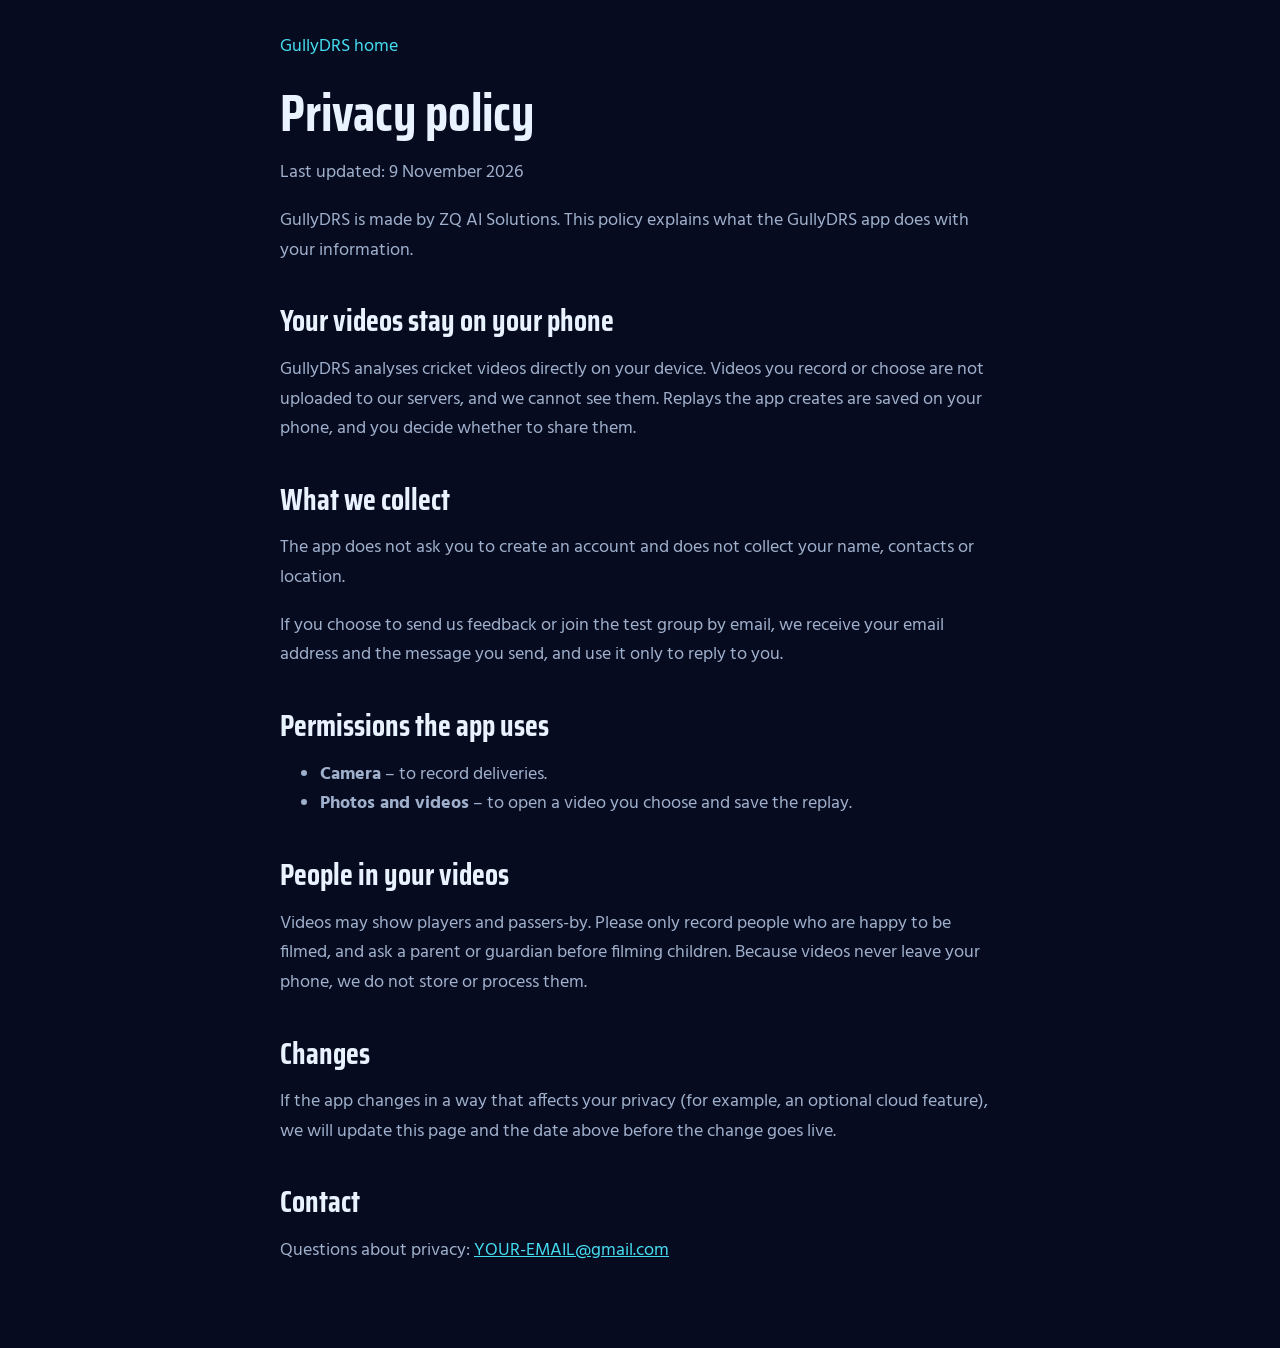
==== privacy.html @ 1cfc4fe6 "Add privacy policy page" ====
<!doctype html>
<html lang="en">
<head>
<meta charset="utf-8">
<meta name="viewport" content="width=device-width, initial-scale=1, viewport-fit=cover">
<title>Privacy policy – GullyDRS</title>
<link rel="icon" href="assets/logo.png">
<link href="https://fonts.googleapis.com/css2?family=Saira+Condensed:wght@700&family=Hind:wght@400;600&display=swap" rel="stylesheet">
<style>
:root { color-scheme: dark; --ink:#e9f3ff; --muted:#9fb0cc; --night:#070b1f; --line:#22305e; --cyan:#46dcf0; }
body { margin:0; background:var(--night); color:var(--ink); font:400 18px/1.65 Hind, system-ui, sans-serif;
padding-top: env(safe-area-inset-top, 0px); padding-bottom: env(safe-area-inset-bottom, 0px); }
main { max-width: 720px; margin: 0 auto; padding: 32px 24px 64px; }
h1, h2 { font-family: "Saira Condensed", "Arial Narrow", sans-serif; line-height: 1.05; }
h1 { font-size: 52px; margin: 24px 0 4px; }
h2 { font-size: 30px; margin: 40px 0 8px; }
p, li { color: var(--muted); }
a { color: var(--cyan); }
a:focus-visible { outline: 3px solid var(--cyan); outline-offset: 3px; }
.back { text-decoration: none; }
</style>
</head>
<body>
<main>
<a class="back" href="index.html">GullyDRS home</a>
<h1>Privacy policy</h1>
<p>Last updated: 9 November 2026</p>
<p>GullyDRS is made by ZQ AI Solutions. This policy explains what the GullyDRS app does with your information.</p>
<h2>Your videos stay on your phone</h2>
<p>GullyDRS analyses cricket videos directly on your device. Videos you record or choose are not uploaded to our servers, and we cannot see them. Replays the app creates are saved on your phone, and you decide whether to share them.</p>
<h2>What we collect</h2>
<p>The app does not ask you to create an account and does not collect your name, contacts or location.</p>
<p>If you choose to send us feedback or join the test group by email, we receive your email address and the message you send, and use it only to reply to you.</p>
<h2>Permissions the app uses</h2>
<ul>
<li><strong>Camera</strong> – to record deliveries.</li>
<li><strong>Photos and videos</strong> – to open a video you choose and save the replay.</li>
</ul>
<h2>People in your videos</h2>
<p>Videos may show players and passers-by. Please only record people who are happy to be filmed, and ask a parent or guardian before filming children. Because videos never leave your phone, we do not store or process them.</p>
<h2>Changes</h2>
<p>If the app changes in a way that affects your privacy (for example, an optional cloud feature), we will update this page and the date above before the change goes live.</p>
<h2>Contact</h2>
<p>Questions about privacy: <a href="mailto:YOUR-EMAIL@gmail.com">YOUR-EMAIL@gmail.com</a></p>
</main>
</body>
</html>
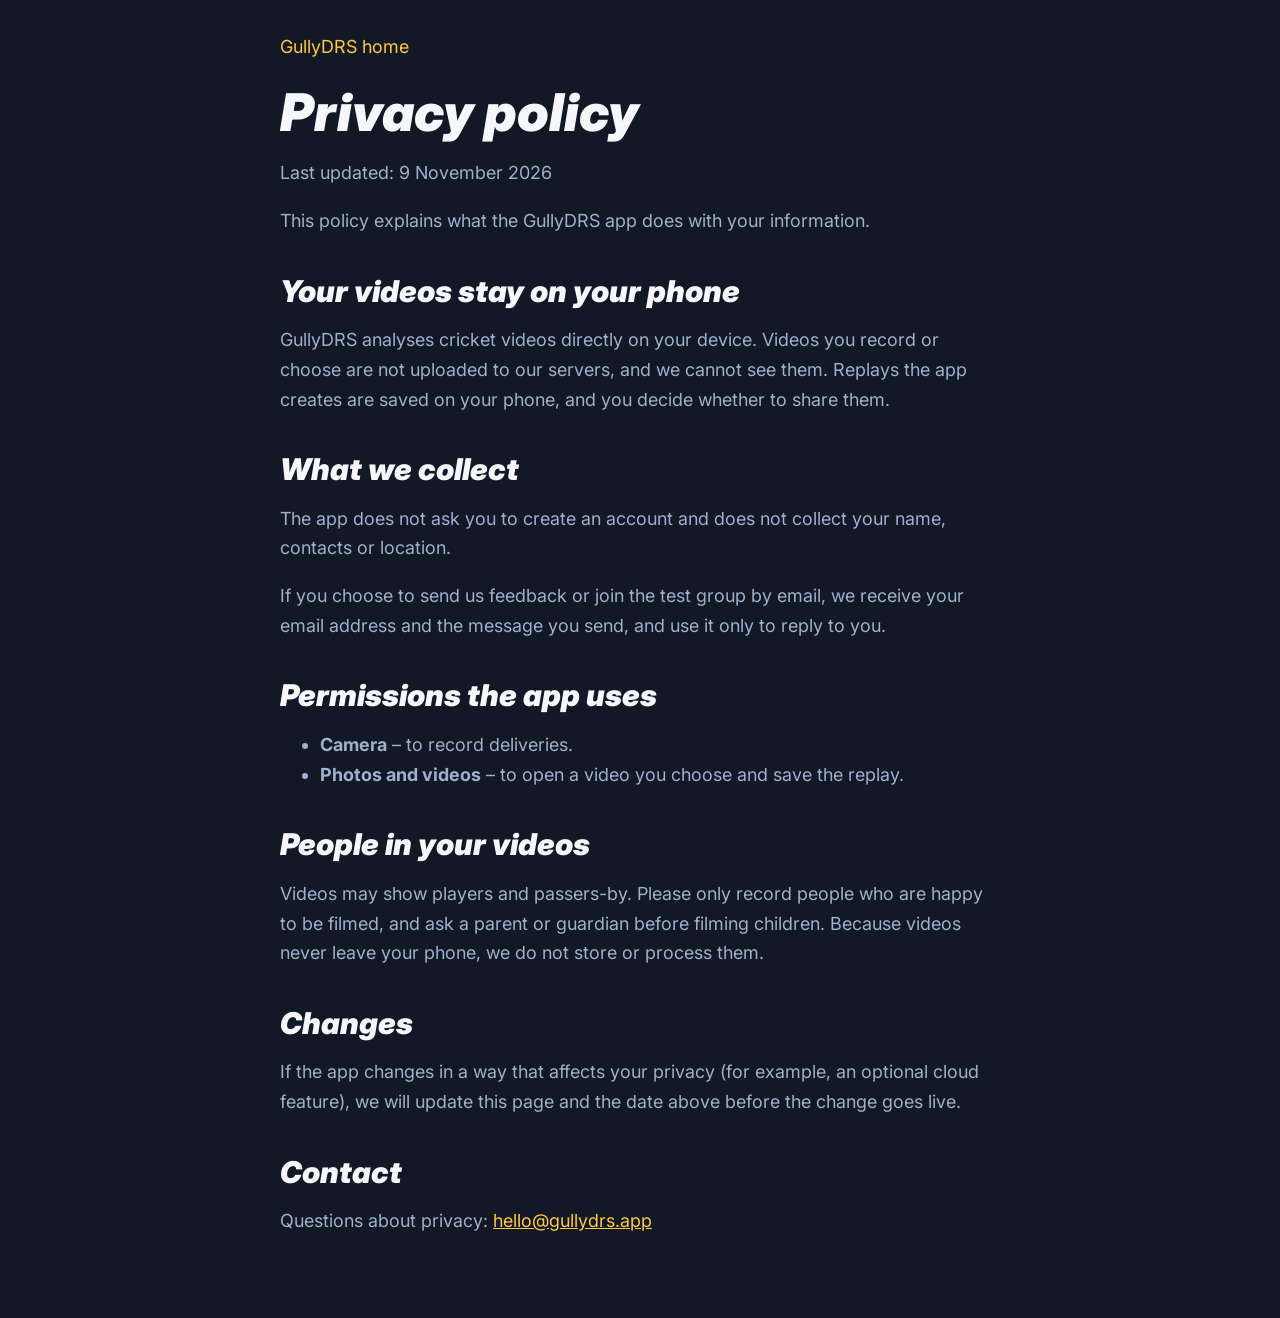
==== commit c23763d8: "Add files via upload" ====
--- a/privacy.html
+++ b/privacy.html
@@ -4,44 +4,51 @@
 <meta charset="utf-8">
 <meta name="viewport" content="width=device-width, initial-scale=1, viewport-fit=cover">
 <title>Privacy policy – GullyDRS</title>
-<link rel="icon" href="assets/logo.png">
-<link href="https://fonts.googleapis.com/css2?family=Saira+Condensed:wght@700&family=Hind:wght@400;600&display=swap" rel="stylesheet">
+<link rel="icon" href="assets/favicon.png">
+<link href="https://fonts.googleapis.com/css2?family=Inter:ital,wght@0,400;0,500;0,600;1,900&display=swap" rel="stylesheet">
 <style>
-:root { color-scheme: dark; --ink:#e9f3ff; --muted:#9fb0cc; --night:#070b1f; --line:#22305e; --cyan:#46dcf0; }
-body { margin:0; background:var(--night); color:var(--ink); font:400 18px/1.65 Hind, system-ui, sans-serif;
-padding-top: env(safe-area-inset-top, 0px); padding-bottom: env(safe-area-inset-bottom, 0px); }
-main { max-width: 720px; margin: 0 auto; padding: 32px 24px 64px; }
-h1, h2 { font-family: "Saira Condensed", "Arial Narrow", sans-serif; line-height: 1.05; }
-h1 { font-size: 52px; margin: 24px 0 4px; }
-h2 { font-size: 30px; margin: 40px 0 8px; }
-p, li { color: var(--muted); }
-a { color: var(--cyan); }
-a:focus-visible { outline: 3px solid var(--cyan); outline-offset: 3px; }
-.back { text-decoration: none; }
+  :root { color-scheme: dark; --ink:#f5f7fa; --muted:#9fb0cc; --night:#121826; --line:#22305e; --cyan:#ffc83d; }
+  body { margin:0; background:var(--night); color:var(--ink); font:400 18px/1.65 Inter, system-ui, sans-serif;
+         padding-top: env(safe-area-inset-top, 0px); padding-bottom: env(safe-area-inset-bottom, 0px); }
+  main { max-width: 720px; margin: 0 auto; padding: 32px 24px 64px; }
+  h1, h2 { font-family: Inter, sans-serif; font-style: italic; font-weight: 900; line-height: 1.05; }
+  h1 { font-size: 52px; margin: 24px 0 4px; }
+  h2 { font-size: 30px; margin: 40px 0 8px; }
+  p, li { color: var(--muted); }
+  a { color: var(--cyan); }
+  a:focus-visible { outline: 3px solid var(--cyan); outline-offset: 3px; }
+  .back { text-decoration: none; }
 </style>
 </head>
 <body>
 <main>
-<a class="back" href="index.html">GullyDRS home</a>
-<h1>Privacy policy</h1>
-<p>Last updated: 9 November 2026</p>
-<p>GullyDRS is made by ZQ AI Solutions. This policy explains what the GullyDRS app does with your information.</p>
-<h2>Your videos stay on your phone</h2>
-<p>GullyDRS analyses cricket videos directly on your device. Videos you record or choose are not uploaded to our servers, and we cannot see them. Replays the app creates are saved on your phone, and you decide whether to share them.</p>
-<h2>What we collect</h2>
-<p>The app does not ask you to create an account and does not collect your name, contacts or location.</p>
-<p>If you choose to send us feedback or join the test group by email, we receive your email address and the message you send, and use it only to reply to you.</p>
-<h2>Permissions the app uses</h2>
-<ul>
-<li><strong>Camera</strong> – to record deliveries.</li>
-<li><strong>Photos and videos</strong> – to open a video you choose and save the replay.</li>
-</ul>
-<h2>People in your videos</h2>
-<p>Videos may show players and passers-by. Please only record people who are happy to be filmed, and ask a parent or guardian before filming children. Because videos never leave your phone, we do not store or process them.</p>
-<h2>Changes</h2>
-<p>If the app changes in a way that affects your privacy (for example, an optional cloud feature), we will update this page and the date above before the change goes live.</p>
-<h2>Contact</h2>
-<p>Questions about privacy: <a href="mailto:YOUR-EMAIL@gmail.com">YOUR-EMAIL@gmail.com</a></p>
+  <a class="back" href="index.html">GullyDRS home</a>
+  <h1>Privacy policy</h1>
+  <p>Last updated: 9 November 2026</p>
+
+  <p>This policy explains what the GullyDRS app does with your information.</p>
+
+  <h2>Your videos stay on your phone</h2>
+  <p>GullyDRS analyses cricket videos directly on your device. Videos you record or choose are not uploaded to our servers, and we cannot see them. Replays the app creates are saved on your phone, and you decide whether to share them.</p>
+
+  <h2>What we collect</h2>
+  <p>The app does not ask you to create an account and does not collect your name, contacts or location.</p>
+  <p>If you choose to send us feedback or join the test group by email, we receive your email address and the message you send, and use it only to reply to you.</p>
+
+  <h2>Permissions the app uses</h2>
+  <ul>
+    <li><strong>Camera</strong> – to record deliveries.</li>
+    <li><strong>Photos and videos</strong> – to open a video you choose and save the replay.</li>
+  </ul>
+
+  <h2>People in your videos</h2>
+  <p>Videos may show players and passers-by. Please only record people who are happy to be filmed, and ask a parent or guardian before filming children. Because videos never leave your phone, we do not store or process them.</p>
+
+  <h2>Changes</h2>
+  <p>If the app changes in a way that affects your privacy (for example, an optional cloud feature), we will update this page and the date above before the change goes live.</p>
+
+  <h2>Contact</h2>
+  <p>Questions about privacy: <a href="mailto:hello@gullydrs.app">hello@gullydrs.app</a></p>
 </main>
 </body>
 </html>
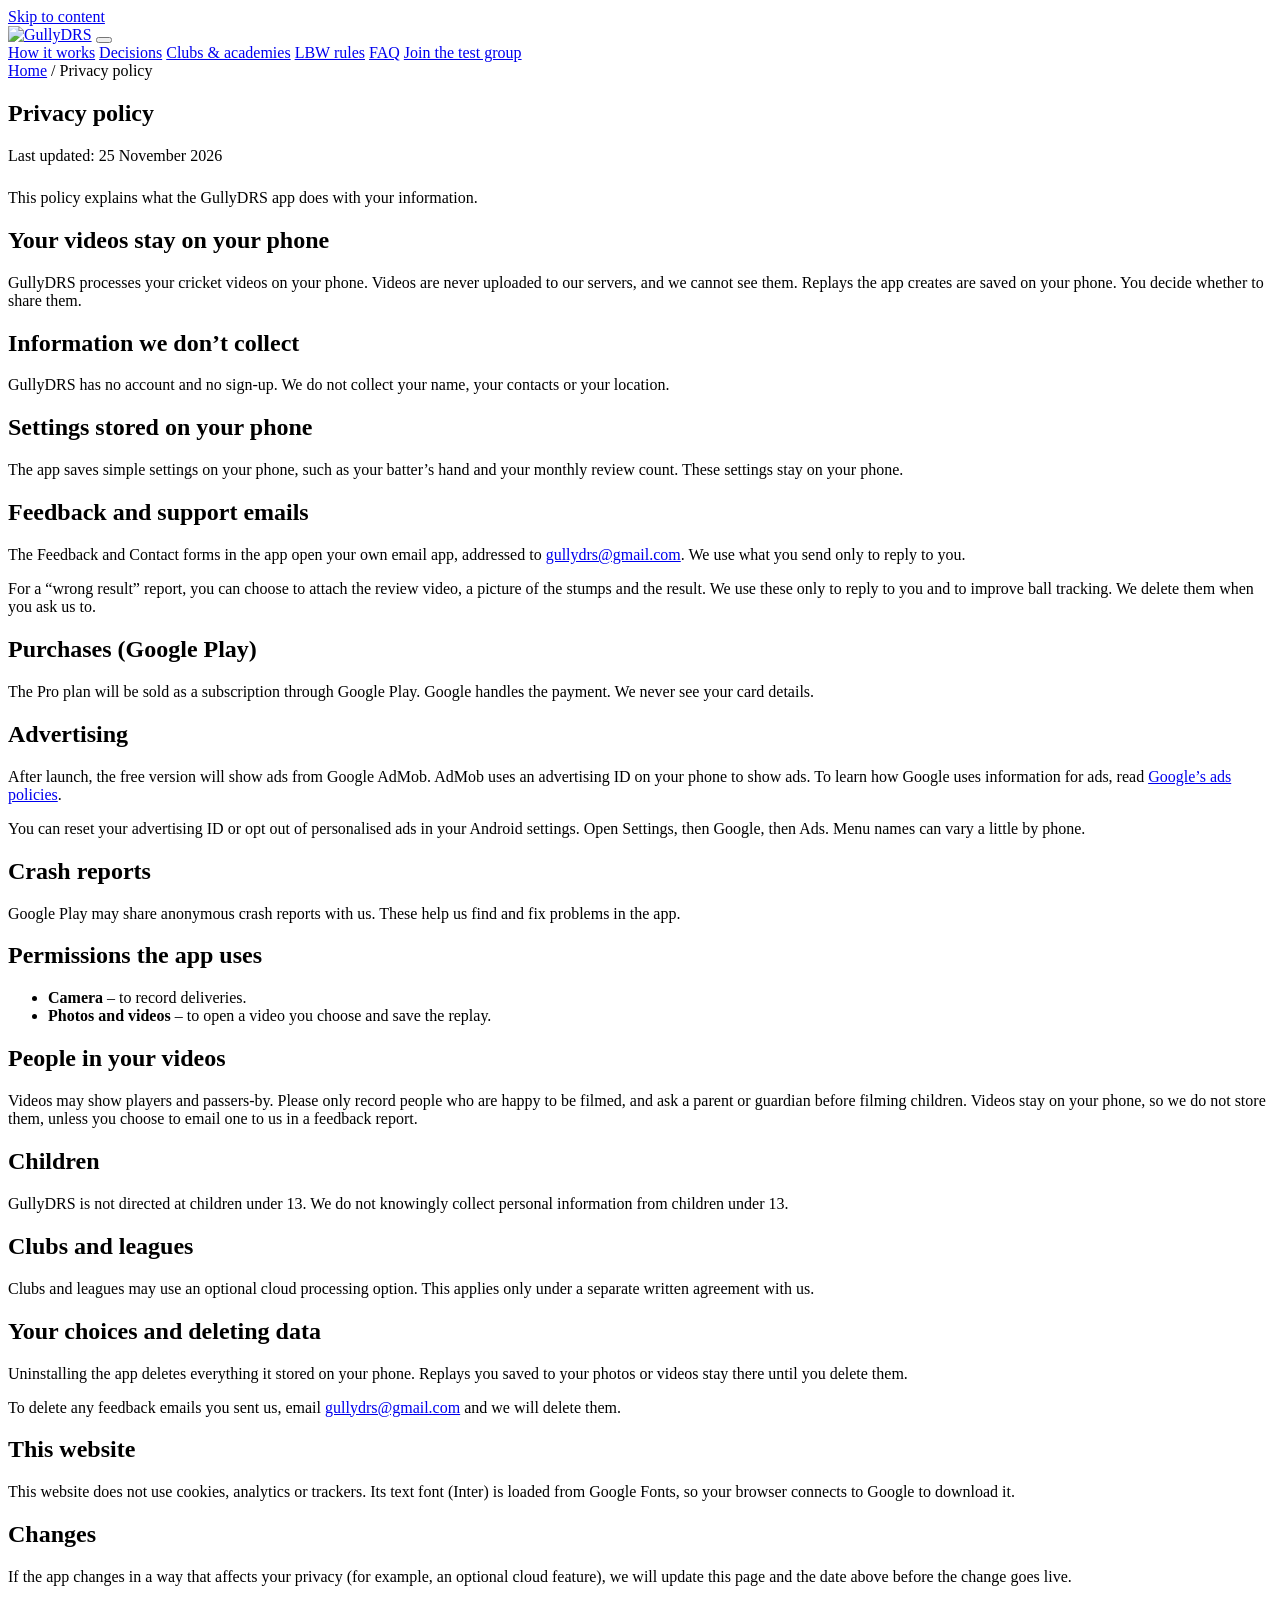
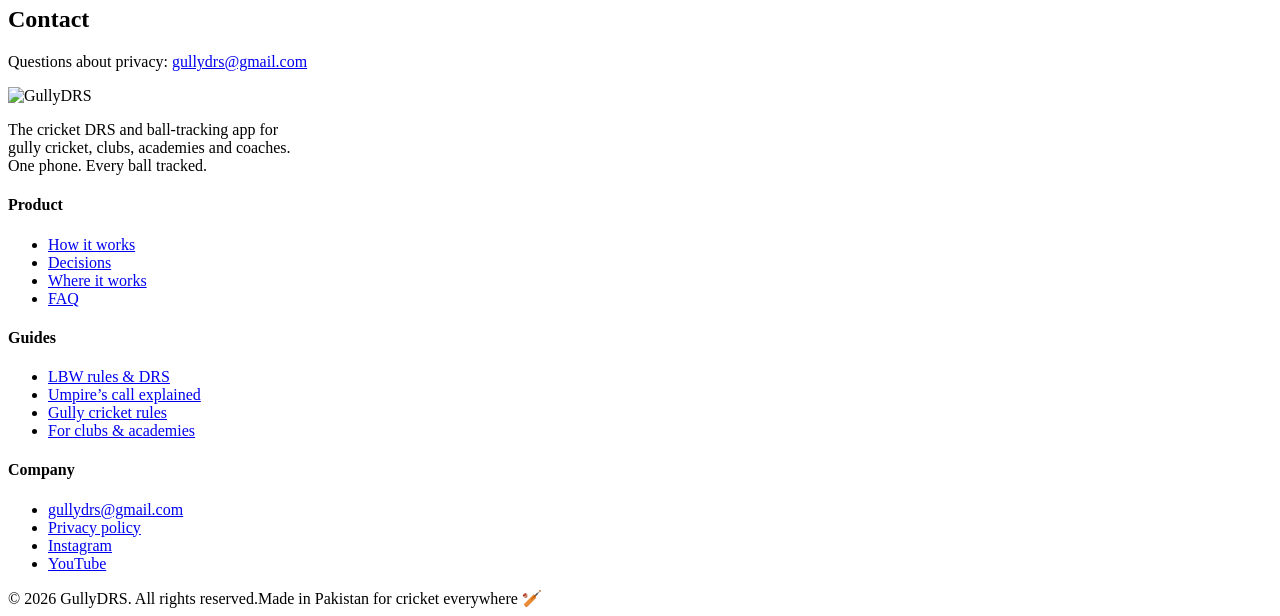
==== commit 9847e79d: "Website v5: gullydrs.com, Android beta, new privacy policy" ====
--- a/privacy.html
+++ b/privacy.html
@@ -4,36 +4,79 @@
 <meta charset="utf-8">
 <meta name="viewport" content="width=device-width, initial-scale=1, viewport-fit=cover">
 <title>Privacy policy – GullyDRS</title>
-<link rel="icon" href="assets/favicon.png">
-<link href="https://fonts.googleapis.com/css2?family=Inter:ital,wght@0,400;0,500;0,600;1,900&display=swap" rel="stylesheet">
-<style>
-  :root { color-scheme: dark; --ink:#f5f7fa; --muted:#9fb0cc; --night:#121826; --line:#22305e; --cyan:#ffc83d; }
-  body { margin:0; background:var(--night); color:var(--ink); font:400 18px/1.65 Inter, system-ui, sans-serif;
-         padding-top: env(safe-area-inset-top, 0px); padding-bottom: env(safe-area-inset-bottom, 0px); }
-  main { max-width: 720px; margin: 0 auto; padding: 32px 24px 64px; }
-  h1, h2 { font-family: Inter, sans-serif; font-style: italic; font-weight: 900; line-height: 1.05; }
-  h1 { font-size: 52px; margin: 24px 0 4px; }
-  h2 { font-size: 30px; margin: 40px 0 8px; }
-  p, li { color: var(--muted); }
-  a { color: var(--cyan); }
-  a:focus-visible { outline: 3px solid var(--cyan); outline-offset: 3px; }
-  .back { text-decoration: none; }
-</style>
+<meta name="description" content="GullyDRS privacy policy: your cricket videos are processed on your phone and never uploaded. No account, no location, no contacts.">
+<meta name="robots" content="index, follow">
+<meta name="theme-color" content="#F4EEE3">
+<link rel="canonical" href="https://gullydrs.com/privacy.html">
+<meta property="og:type" content="website">
+<meta property="og:site_name" content="GullyDRS">
+<meta property="og:title" content="Privacy policy – GullyDRS">
+<meta property="og:description" content="GullyDRS privacy policy: your cricket videos are processed on your phone and never uploaded. No account, no location, no contacts.">
+<meta property="og:image" content="https://gullydrs.com/assets/img/og-image.jpg">
+<meta name="twitter:card" content="summary_large_image">
+<link rel="icon" href="/favicon.ico" sizes="any">
+<link rel="icon" href="/assets/img/icon.svg" type="image/svg+xml">
+<link rel="apple-touch-icon" href="/assets/img/apple-touch-icon.png">
+<link rel="manifest" href="/site.webmanifest">
+<link rel="preload" href="/assets/fonts/lora-bold-italic.woff" as="font" type="font/woff" crossorigin>
+<link rel="preconnect" href="https://fonts.googleapis.com">
+<link rel="preconnect" href="https://fonts.gstatic.com" crossorigin>
+<link href="https://fonts.googleapis.com/css2?family=Inter:wght@400;500;600&display=swap" rel="stylesheet">
+<link rel="stylesheet" href="/assets/style.css">
+<script type="application/ld+json">
+{"@context":"https://schema.org","@graph":[
+{"@type":"WebPage","@id":"https://gullydrs.com/privacy.html","url":"https://gullydrs.com/privacy.html","name":"Privacy policy – GullyDRS","dateModified":"2026-11-25","inLanguage":"en","isPartOf":{"@id":"https://gullydrs.com/#website"},"publisher":{"@id":"https://gullydrs.com/#org"}},
+{"@type":"BreadcrumbList","itemListElement":[{"@type":"ListItem","position":1,"name":"Home","item":"https://gullydrs.com/"},{"@type":"ListItem","position":2,"name":"Privacy policy","item":"https://gullydrs.com/privacy.html"}]}
+]}
+</script>
 </head>
 <body>
-<main>
-  <a class="back" href="index.html">GullyDRS home</a>
+<div class="progress" aria-hidden="true"></div>
+<a class="skip" href="#main">Skip to content</a>
+<header class="site-header" id="top">
+  <div class="wrap">
+    <a class="logo" href="/" aria-label="GullyDRS home"><img src="/assets/img/logo.svg" alt="GullyDRS" width="161" height="34"></a>
+    <button class="menu-btn" aria-label="Open menu" aria-expanded="false" aria-controls="nav"><span></span><span></span><span></span></button>
+    <nav class="nav" id="nav" aria-label="Main">
+      <a href="/#how">How it works</a>
+      <a href="/#decisions">Decisions</a>
+      <a href="/clubs-academies.html">Clubs &amp; academies</a>
+      <a href="/lbw-rules.html">LBW rules</a>
+      <a href="/#faq">FAQ</a>
+      <a class="btn small" href="/#launch">Join the test group</a>
+    </nav>
+  </div>
+</header>
+<main id="main" class="wrap">
+<article class="page">
+  <nav class="crumbs" aria-label="Breadcrumb"><a href="/">Home</a> / Privacy policy</nav>
   <h1>Privacy policy</h1>
-  <p>Last updated: 9 November 2026</p>
+  <p class="updated">Last updated: <time datetime="2026-11-25">25 November 2026</time></p>
 
-  <p>This policy explains what the GullyDRS app does with your information.</p>
+  <p style="margin-top:24px">This policy explains what the GullyDRS app does with your information.</p>
 
   <h2>Your videos stay on your phone</h2>
-  <p>GullyDRS analyses cricket videos directly on your device. Videos you record or choose are not uploaded to our servers, and we cannot see them. Replays the app creates are saved on your phone, and you decide whether to share them.</p>
+  <p>GullyDRS processes your cricket videos on your phone. Videos are never uploaded to our servers, and we cannot see them. Replays the app creates are saved on your phone. You decide whether to share them.</p>
 
-  <h2>What we collect</h2>
-  <p>The app does not ask you to create an account and does not collect your name, contacts or location.</p>
-  <p>If you choose to send us feedback or join the test group by email, we receive your email address and the message you send, and use it only to reply to you.</p>
+  <h2>Information we don’t collect</h2>
+  <p>GullyDRS has no account and no sign-up. We do not collect your name, your contacts or your location.</p>
+
+  <h2>Settings stored on your phone</h2>
+  <p>The app saves simple settings on your phone, such as your batter’s hand and your monthly review count. These settings stay on your phone.</p>
+
+  <h2>Feedback and support emails</h2>
+  <p>The Feedback and Contact forms in the app open your own email app, addressed to <a href="mailto:gullydrs@gmail.com">gullydrs@gmail.com</a>. We use what you send only to reply to you.</p>
+  <p>For a “wrong result” report, you can choose to attach the review video, a picture of the stumps and the result. We use these only to reply to you and to improve ball tracking. We delete them when you ask us to.</p>
+
+  <h2>Purchases (Google Play)</h2>
+  <p>The Pro plan will be sold as a subscription through Google Play. Google handles the payment. We never see your card details.</p>
+
+  <h2>Advertising</h2>
+  <p>After launch, the free version will show ads from Google AdMob. AdMob uses an advertising ID on your phone to show ads. To learn how Google uses information for ads, read <a href="https://policies.google.com/technologies/ads" target="_blank" rel="noopener">Google’s ads policies</a>.</p>
+  <p>You can reset your advertising ID or opt out of personalised ads in your Android settings. Open Settings, then Google, then Ads. Menu names can vary a little by phone.</p>
+
+  <h2>Crash reports</h2>
+  <p>Google Play may share anonymous crash reports with us. These help us find and fix problems in the app.</p>
 
   <h2>Permissions the app uses</h2>
   <ul>
@@ -42,13 +85,50 @@
   </ul>
 
   <h2>People in your videos</h2>
-  <p>Videos may show players and passers-by. Please only record people who are happy to be filmed, and ask a parent or guardian before filming children. Because videos never leave your phone, we do not store or process them.</p>
+  <p>Videos may show players and passers-by. Please only record people who are happy to be filmed, and ask a parent or guardian before filming children. Videos stay on your phone, so we do not store them, unless you choose to email one to us in a feedback report.</p>
 
+  <h2>Children</h2>
+  <p>GullyDRS is not directed at children under 13. We do not knowingly collect personal information from children under 13.</p>
+
+  <h2>Clubs and leagues</h2>
+  <p>Clubs and leagues may use an optional cloud processing option. This applies only under a separate written agreement with us.</p>
+
+  <h2>Your choices and deleting data</h2>
+  <p>Uninstalling the app deletes everything it stored on your phone. Replays you saved to your photos or videos stay there until you delete them.</p>
+  <p>To delete any feedback emails you sent us, email <a href="mailto:gullydrs@gmail.com">gullydrs@gmail.com</a> and we will delete them.</p>
+
+  <h2>This website</h2>
+  <p>This website does not use cookies, analytics or trackers. Its text font (Inter) is loaded from Google Fonts, so your browser connects to Google to download it.</p>
   <h2>Changes</h2>
   <p>If the app changes in a way that affects your privacy (for example, an optional cloud feature), we will update this page and the date above before the change goes live.</p>
 
   <h2>Contact</h2>
-  <p>Questions about privacy: <a href="mailto:hello@gullydrs.app">hello@gullydrs.app</a></p>
+  <p>Questions about privacy: <a href="mailto:gullydrs@gmail.com">gullydrs@gmail.com</a></p>
+</article>
 </main>
+<footer class="site-footer">
+  <div class="wrap">
+    <div class="foot-grid">
+      <div>
+        <img src="/assets/img/logo.svg" alt="GullyDRS" width="142" height="30" loading="lazy">
+        <p style="max-width:38ch">The cricket DRS and ball-tracking app for gully cricket, clubs, academies and coaches. One phone. Every ball tracked.</p>
+      </div>
+      <div>
+        <h4>Product</h4>
+        <ul><li><a href="/#how">How it works</a></li><li><a href="/#decisions">Decisions</a></li><li><a href="/#where">Where it works</a></li><li><a href="/#faq">FAQ</a></li></ul>
+      </div>
+      <div>
+        <h4>Guides</h4>
+        <ul><li><a href="/lbw-rules.html">LBW rules &amp; DRS</a></li><li><a href="/lbw-rules.html#umpires-call">Umpire’s call explained</a></li><li><a href="/gully-cricket-rules.html">Gully cricket rules</a></li><li><a href="/clubs-academies.html">For clubs &amp; academies</a></li></ul>
+      </div>
+      <div>
+        <h4>Company</h4>
+        <ul><li><a href="mailto:gullydrs@gmail.com">gullydrs@gmail.com</a></li><li><a href="/privacy.html">Privacy policy</a></li><li><a href="https://www.instagram.com/gullydrs/" rel="me noopener">Instagram</a></li><li><a href="https://www.youtube.com/@gullydrs" rel="me noopener">YouTube</a></li></ul>
+      </div>
+    </div>
+    <div class="legal"><span>© 2026 GullyDRS. All rights reserved.</span><span>Made in Pakistan for cricket everywhere 🏏</span></div>
+  </div>
+</footer>
+<script src="/assets/main.js" defer></script>
 </body>
 </html>
